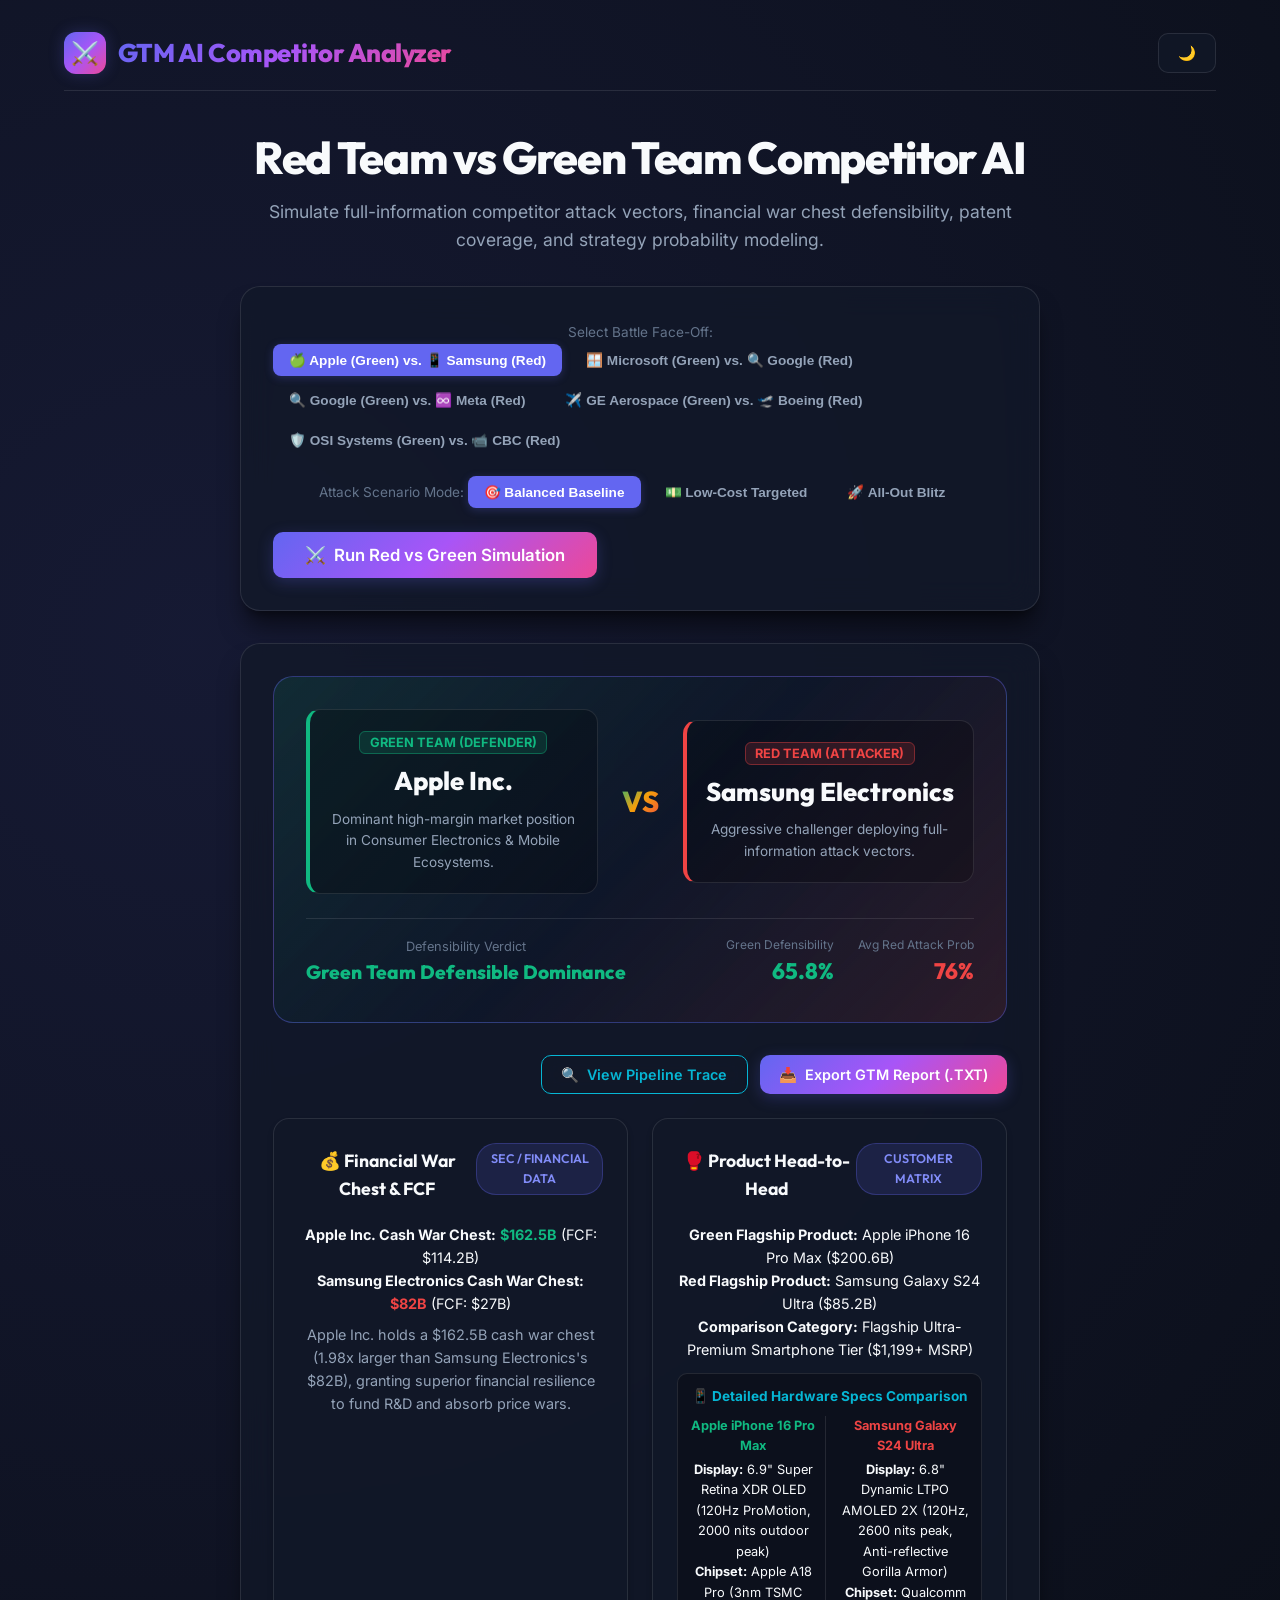
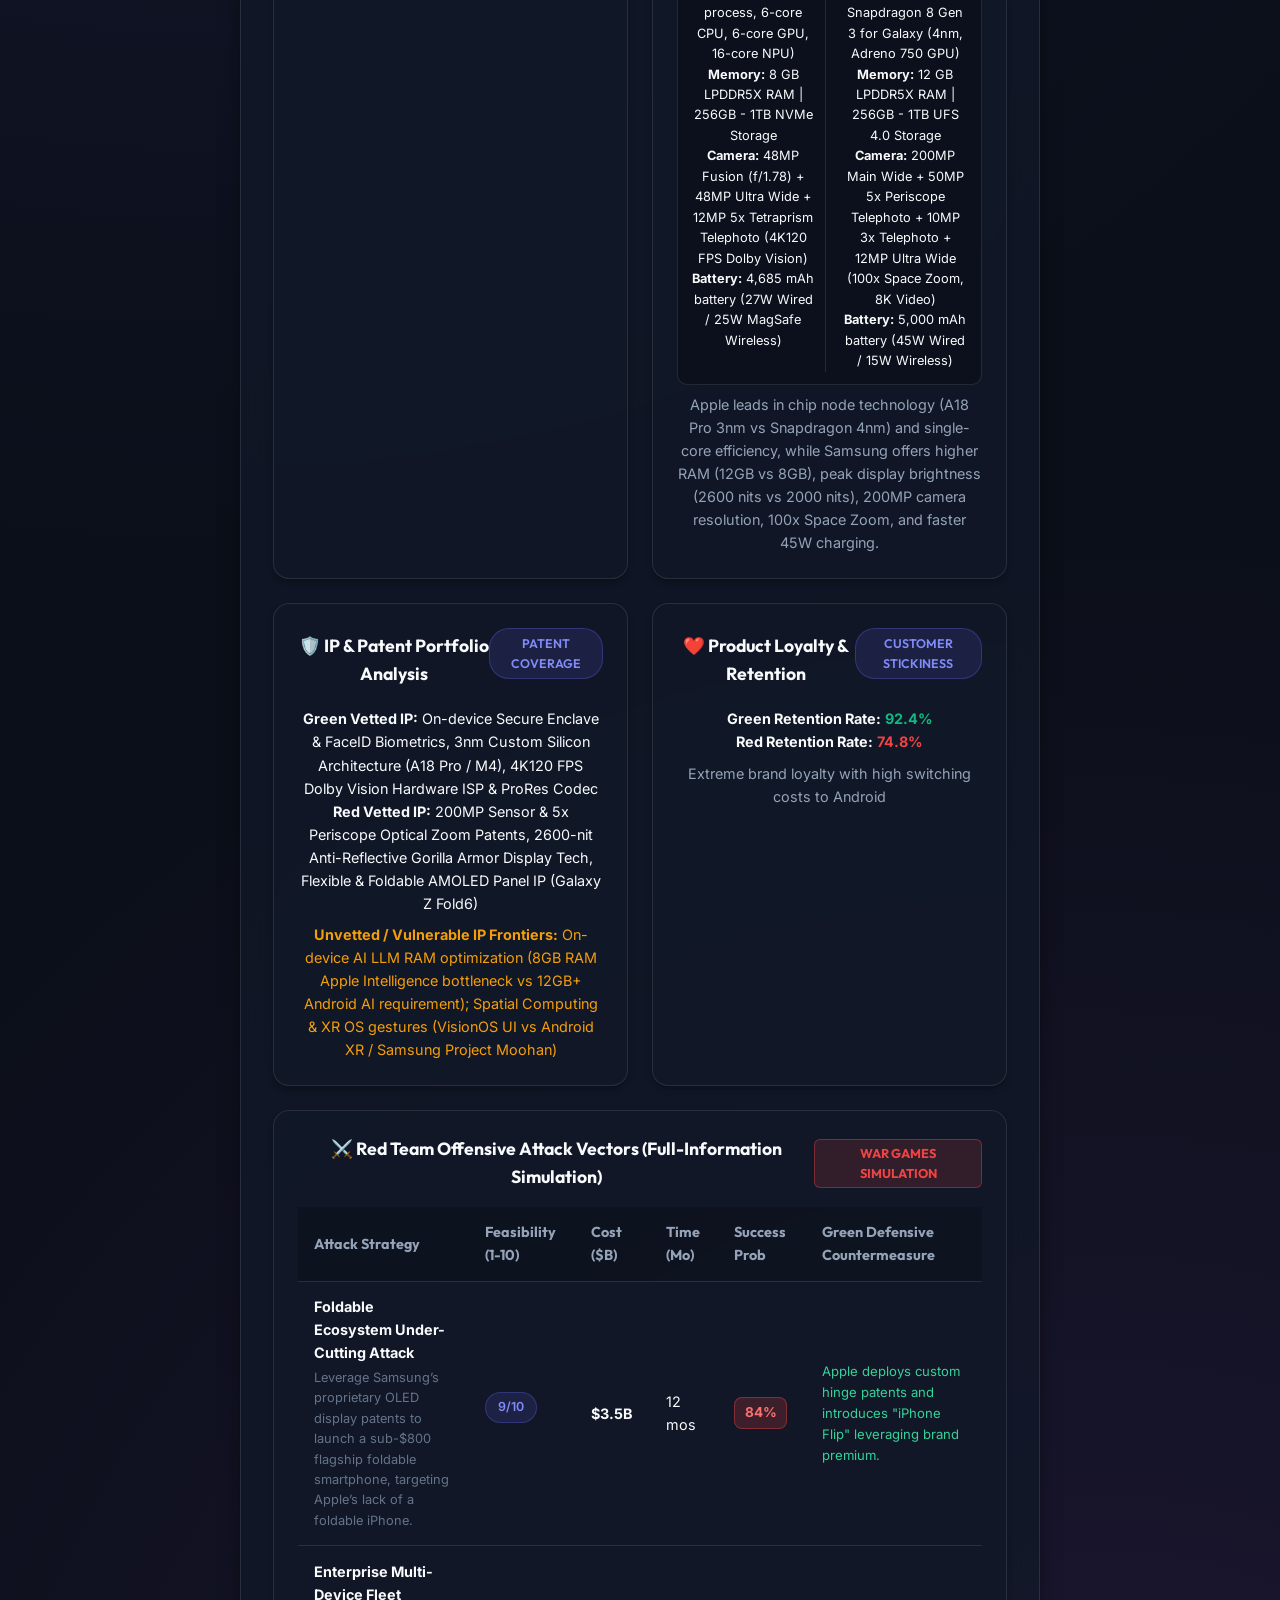
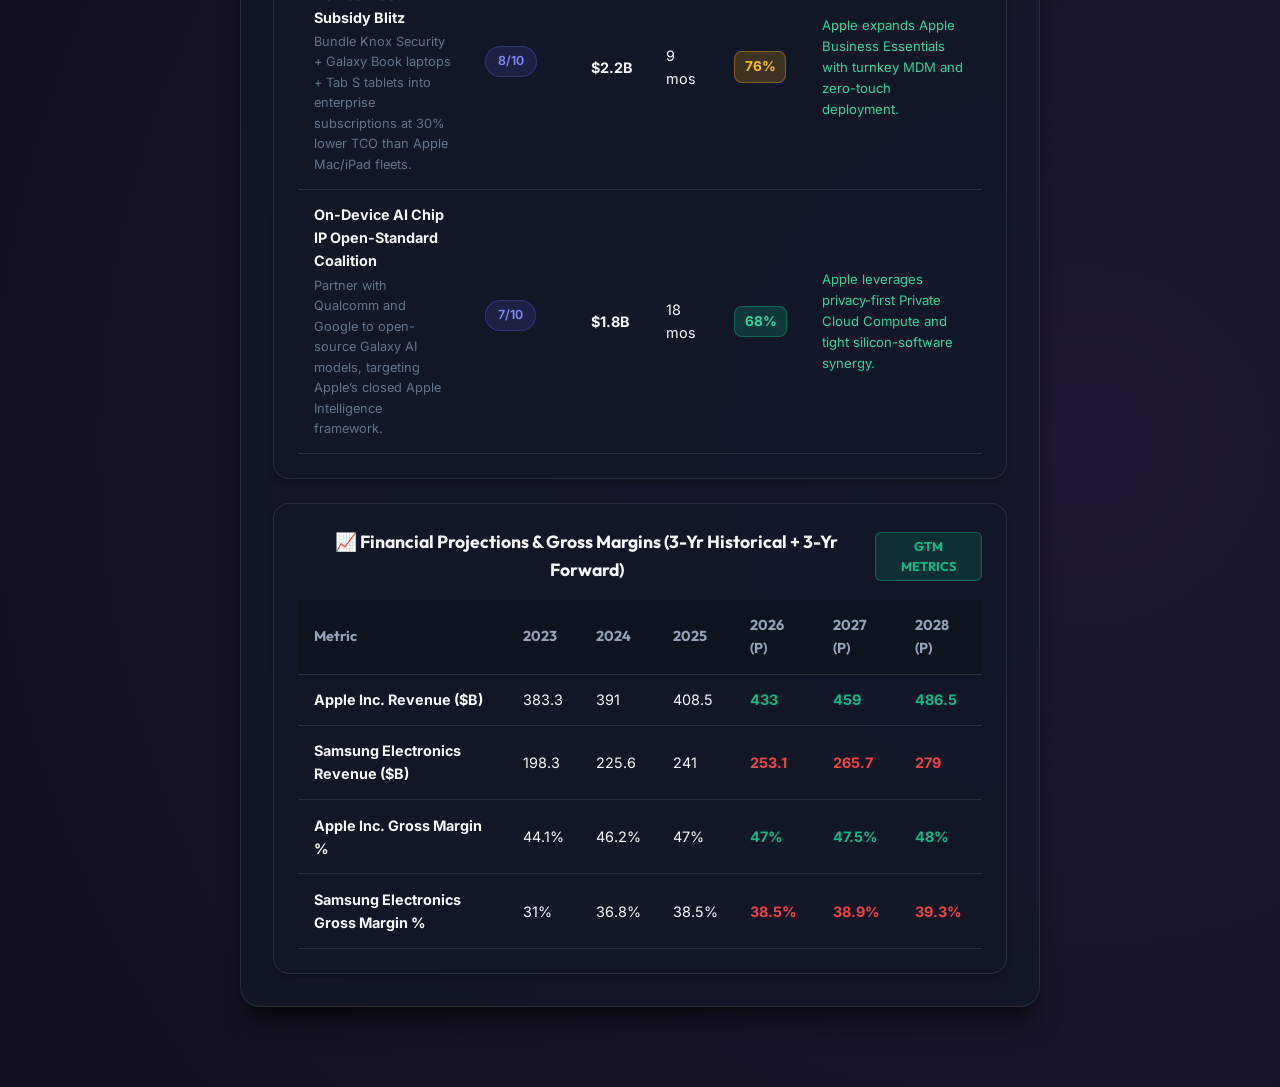
==== GTM/index.html @ 8e6f4251 "GTM first commit" ====
<!DOCTYPE html>
<html lang="en" data-theme="dark">
<head>
  <meta charset="UTF-8">
  <meta name="viewport" content="width=device-width, initial-scale=1.0">
  <title>GTM Red Team vs Green Team AI Competitor Analyzer</title>
  <meta name="description" content="Simulate full-information competitor attack vectors, financial war chest defensibility, patent coverage, and strategy probability modeling.">
  <link rel="stylesheet" href="styles.css">
</head>
<body>
  <div class="container">
    <!-- Header -->
    <header>
      <div class="logo-group">
        <div class="logo-icon">⚔️</div>
        <div class="logo-text">GTM AI Competitor Analyzer</div>
      </div>
      <div class="header-actions">
        <button id="theme-toggle-btn" class="btn" title="Toggle Theme">
          <span id="theme-icon">🌙</span>
        </button>
      </div>
    </header>

    <!-- GTM Red Team vs Green Team Pipeline Section -->
    <section id="gtm-section" style="display: block;" class="hero-section">
      <h1 class="hero-title">Red Team vs Green Team Competitor AI</h1>
      <p class="hero-subtitle">Simulate full-information competitor attack vectors, financial war chest defensibility, patent coverage, and strategy probability modeling.</p>

      <div class="glass-panel" style="margin-bottom:2rem;">
        <div style="display:flex; justify-content:space-between; align-items:center; flex-wrap:wrap; gap:1.5rem;">
          <div>
            <span class="quick-picks-label">Select Battle Face-Off:</span>
            <div id="gtm-preset-pills" style="display:inline-flex; gap:0.5rem; flex-wrap:wrap; margin-bottom:0.75rem;">
              <button class="depth-tab active" data-company="apple-vs-samsung">🍏 Apple (Green) vs. 📱 Samsung (Red)</button>
              <button class="depth-tab" data-company="microsoft-vs-google">🪟 Microsoft (Green) vs. 🔍 Google (Red)</button>
              <button class="depth-tab" data-company="google-vs-meta">🔍 Google (Green) vs. ♾️ Meta (Red)</button>
              <button class="depth-tab" data-company="ge-vs-ba">✈️ GE Aerospace (Green) vs. 🛫 Boeing (Red)</button>
              <button class="depth-tab" data-company="osis-vs-cbc">🛡️ OSI Systems (Green) vs. 📹 CBC (Red)</button>
            </div>
            
            <div style="margin-top:0.5rem;">
              <span class="quick-picks-label">Attack Scenario Mode:</span>
              <div id="gtm-scenario-pills" style="display:inline-flex; gap:0.5rem; flex-wrap:wrap;">
                <button class="depth-tab active" data-scenario="balanced">🎯 Balanced Baseline</button>
                <button class="depth-tab" data-scenario="low-cost">💵 Low-Cost Targeted</button>
                <button class="depth-tab" data-scenario="all-out">🚀 All-Out Blitz</button>
              </div>
            </div>
          </div>
          <button id="run-gtm-btn" class="btn btn-primary" style="padding: 0.8rem 2rem; font-size:1.05rem;">
            <span>⚔️</span> Run Red vs Green Simulation
          </button>
        </div>
      </div>

      <div id="gtm-results-container" class="glass-panel">
        <!-- Banner & Header -->
        <div class="gtm-banner">
          <div class="gtm-banner-grid">
            <div class="team-card green">
              <span class="green-tag">GREEN TEAM (DEFENDER)</span>
              <h2 id="gtm-green-title" style="font-family:var(--font-heading); font-size:1.6rem; font-weight:800; margin:0.4rem 0;">Apple Inc.</h2>
              <div id="gtm-green-overview" style="font-size:0.85rem; color:var(--text-secondary);">High-margin integrated hardware-software ecosystem.</div>
            </div>
            <div class="versus-badge">VS</div>
            <div class="team-card red">
              <span class="red-tag">RED TEAM (ATTACKER)</span>
              <h2 id="gtm-red-title" style="font-family:var(--font-heading); font-size:1.6rem; font-weight:800; margin:0.4rem 0;">Samsung Electronics</h2>
              <div id="gtm-red-overview" style="font-size:0.85rem; color:var(--text-secondary);">Vertically integrated display & chip hardware giant.</div>
            </div>
          </div>

          <div style="margin-top:1.5rem; padding-top:1rem; border-top:1px solid var(--border-color); display:flex; justify-content:space-between; align-items:center; flex-wrap:wrap; gap:1rem;">
            <div>
              <div style="font-size:0.8rem; color:var(--text-muted);">Defensibility Verdict</div>
              <div id="gtm-verdict-title" style="font-family:var(--font-heading); font-size:1.2rem; font-weight:800; color:#10b981;">Green Team Defensible Dominance</div>
            </div>
            <div style="display:flex; gap:0.5rem; align-items:center;">
              <div style="text-align:right;">
                <div style="font-size:0.75rem; color:var(--text-muted);">Green Defensibility</div>
                <div id="gtm-defensibility-score" style="font-family:var(--font-heading); font-size:1.4rem; font-weight:800; color:#10b981;">72.5%</div>
              </div>
              <div style="text-align:right; margin-left:1rem;">
                <div style="font-size:0.75rem; color:var(--text-muted);">Avg Red Attack Prob</div>
                <div id="gtm-attack-score" style="font-family:var(--font-heading); font-size:1.4rem; font-weight:800; color:#ef4444;">76.0%</div>
              </div>
            </div>
          </div>
        </div>

        <!-- Action Bar -->
        <div style="display:flex; justify-content:flex-end; gap:0.75rem; margin-bottom:1.5rem;">
          <button id="view-gtm-trace-btn" class="btn" style="border-color:var(--accent-secondary); color:var(--accent-secondary);"><span>🔍</span> View Pipeline Trace</button>
          <button id="export-gtm-btn" class="btn btn-primary"><span>📥</span> Export GTM Report (.TXT)</button>
        </div>

        <!-- Financial War Chest & Head to Head Grid -->
        <div class="gtm-grid-2">
          <div class="gtm-stat-card">
            <div class="gtm-stat-header">
              <span>💰 Financial War Chest & FCF</span>
              <span class="badge">SEC / Financial Data</span>
            </div>
            <div id="gtm-warchest-body" style="font-size:0.9rem; line-height:1.6;"></div>
          </div>

          <div class="gtm-stat-card">
            <div class="gtm-stat-header">
              <span>🥊 Product Head-to-Head</span>
              <span class="badge">Customer Matrix</span>
            </div>
            <div id="gtm-headtohead-body" style="font-size:0.9rem; line-height:1.6;"></div>
          </div>
        </div>

        <!-- IP Portfolio & Loyalty Cards -->
        <div class="gtm-grid-2">
          <div class="gtm-stat-card">
            <div class="gtm-stat-header">
              <span>🛡️ IP & Patent Portfolio Analysis</span>
              <span class="badge">Patent Coverage</span>
            </div>
            <div id="gtm-ip-body" style="font-size:0.9rem; line-height:1.6;"></div>
          </div>

          <div class="gtm-stat-card">
            <div class="gtm-stat-header">
              <span>❤️ Product Loyalty & Retention</span>
              <span class="badge">Customer Stickiness</span>
            </div>
            <div id="gtm-loyalty-body" style="font-size:0.9rem; line-height:1.6;"></div>
          </div>
        </div>

        <!-- Red Team Offensive Strategies & War Games Simulation Table -->
        <div class="gtm-stat-card" style="margin-bottom:1.5rem;">
          <div class="gtm-stat-header">
            <span>⚔️ Red Team Offensive Attack Vectors (Full-Information Simulation)</span>
            <span class="red-tag">WAR GAMES SIMULATION</span>
          </div>
          <div class="gtm-table-container">
            <table class="gtm-table">
              <thead>
                <tr>
                  <th>Attack Strategy</th>
                  <th>Feasibility (1-10)</th>
                  <th>Cost ($B)</th>
                  <th>Time (Mo)</th>
                  <th>Success Prob</th>
                  <th>Green Defensive Countermeasure</th>
                </tr>
              </thead>
              <tbody id="gtm-strategies-table-body"></tbody>
            </table>
          </div>
        </div>

        <!-- Financial Projections Table -->
        <div class="gtm-stat-card">
          <div class="gtm-stat-header">
            <span>📈 Financial Projections & Gross Margins (3-Yr Historical + 3-Yr Forward)</span>
            <span class="green-tag">GTM METRICS</span>
          </div>
          <div class="gtm-table-container">
            <table class="gtm-table">
              <thead>
                <tr>
                  <th>Metric</th>
                  <th id="th-hist-1">2023</th>
                  <th id="th-hist-2">2024</th>
                  <th id="th-hist-3">2025</th>
                  <th id="th-fwd-1">2026 (P)</th>
                  <th id="th-fwd-2">2027 (P)</th>
                  <th id="th-fwd-3">2028 (P)</th>
                </tr>
              </thead>
              <tbody id="gtm-projections-table-body"></tbody>
            </table>
          </div>
        </div>
      </div>
    </section>
  </div>

  <!-- Saved Library Modal Drawer -->
  <div id="modal-overlay" class="modal-overlay">
    <div class="modal-drawer">
      <div class="modal-header">
        <h3 style="font-family:var(--font-heading); font-size:1.4rem; font-weight:800;">🔖 Saved Library</h3>
        <button id="close-modal-btn" class="btn btn-sm">✖</button>
      </div>
      <div id="saved-list-container"></div>
    </div>
  </div>

  <!-- Traceability Modal Drawer -->
  <div id="trace-modal-overlay" class="modal-overlay">
    <div class="modal-drawer" style="max-width: 550px;">
      <div class="modal-header">
        <div>
          <h3 style="font-family:var(--font-heading); font-size:1.4rem; font-weight:800; color:var(--accent-secondary);">🔍 Execution Trace Log</h3>
          <p style="font-size:0.8rem; color:var(--text-muted);">Step-by-step summary generation provenance & reasoning pipeline</p>
        </div>
        <button id="close-trace-modal-btn" class="btn btn-sm">✖</button>
      </div>
      <div id="trace-confidence-header" style="margin-bottom:1rem; background:rgba(99,102,241,0.1); border:1px solid var(--border-color-glow); padding:0.75rem 1rem; border-radius:12px; display:flex; justify-content:space-between; align-items:center;">
        <span style="font-weight:700; font-size:0.9rem;">Trace Confidence Metric</span>
        <span id="trace-confidence-score" class="badge" style="margin:0;">100%</span>
      </div>
      <div id="trace-timeline-container" class="trace-timeline"></div>
    </div>
  </div>

  <!-- Toast Notification -->
  <div id="toast" class="toast">Saved to library!</div>

  <script type="module" src="app.js"></script>
</body>
</html>
---- GTM/styles.css ----
/* modern aesthetic styles for Story Summarizer with Traceability */
@import url('https://fonts.googleapis.com/css2?family=Inter:wght@300;400;500;600;700&family=Outfit:wght@400;500;600;700;800&family=Fira+Code:wght@400;500&display=swap');

:root {
  --font-heading: 'Outfit', sans-serif;
  --font-body: 'Inter', sans-serif;
  --font-code: 'Fira Code', monospace;

  /* Dark theme palette */
  --bg-main: #0b0f19;
  --bg-card: rgba(18, 24, 40, 0.75);
  --bg-card-hover: rgba(26, 34, 56, 0.85);
  --bg-input: rgba(15, 23, 42, 0.8);
  --border-color: rgba(255, 255, 255, 0.1);
  --border-color-glow: rgba(99, 102, 241, 0.4);

  --text-primary: #f8fafc;
  --text-secondary: #94a3b8;
  --text-muted: #64748b;

  --accent-primary: #6366f1;
  --accent-primary-hover: #4f46e5;
  --accent-secondary: #06b6d4;
  --accent-gradient: linear-gradient(135deg, #6366f1 0%, #a855f7 50%, #ec4899 100%);
  --accent-glow: rgba(99, 102, 241, 0.25);

  --badge-bg: rgba(99, 102, 241, 0.15);
  --badge-border: rgba(99, 102, 241, 0.3);
  --badge-text: #818cf8;

  --shadow-sm: 0 4px 6px -1px rgba(0, 0, 0, 0.3);
  --shadow-lg: 0 20px 25px -5px rgba(0, 0, 0, 0.5), 0 8px 10px -6px rgba(0, 0, 0, 0.4);
}

[data-theme="light"] {
  --bg-main: #f8fafc;
  --bg-card: rgba(255, 255, 255, 0.85);
  --bg-card-hover: rgba(255, 255, 255, 0.95);
  --bg-input: #ffffff;
  --border-color: rgba(0, 0, 0, 0.1);
  --border-color-glow: rgba(99, 102, 241, 0.5);

  --text-primary: #0f172a;
  --text-secondary: #475569;
  --text-muted: #64748b;

  --badge-bg: rgba(99, 102, 241, 0.1);
  --badge-border: rgba(99, 102, 241, 0.25);
  --badge-text: #4f46e5;

  --shadow-sm: 0 4px 6px -1px rgba(0, 0, 0, 0.05);
  --shadow-lg: 0 20px 25px -5px rgba(0, 0, 0, 0.1);
}

* {
  box-sizing: border-box;
  margin: 0;
  padding: 0;
}

body {
  font-family: var(--font-body);
  background-color: var(--bg-main);
  color: var(--text-primary);
  min-height: 100vh;
  line-height: 1.6;
  overflow-x: hidden;
  transition: background-color 0.3s ease, color 0.3s ease;
  background-image: 
    radial-gradient(circle at 15% 15%, rgba(99, 102, 241, 0.12) 0%, transparent 40%),
    radial-gradient(circle at 85% 85%, rgba(168, 85, 247, 0.12) 0%, transparent 40%);
}

.container {
  max-width: 1200px;
  margin: 0 auto;
  padding: 2rem 1.5rem;
}

/* Header & Nav */
header {
  display: flex;
  justify-content: space-between;
  align-items: center;
  margin-bottom: 2.5rem;
  padding-bottom: 1rem;
  border-bottom: 1px solid var(--border-color);
}

.logo-group {
  display: flex;
  align-items: center;
  gap: 0.75rem;
}

.logo-icon {
  width: 42px;
  height: 42px;
  border-radius: 12px;
  background: var(--accent-gradient);
  display: flex;
  align-items: center;
  justify-content: center;
  font-size: 1.4rem;
  box-shadow: 0 0 15px var(--accent-glow);
}

.logo-text {
  font-family: var(--font-heading);
  font-size: 1.6rem;
  font-weight: 800;
  background: var(--accent-gradient);
  -webkit-background-clip: text;
  -webkit-text-fill-color: transparent;
  letter-spacing: -0.02em;
}

.header-actions {
  display: flex;
  align-items: center;
  gap: 1rem;
}

/* Glass Buttons */
.btn {
  font-family: var(--font-body);
  font-weight: 600;
  font-size: 0.9rem;
  padding: 0.6rem 1.2rem;
  border-radius: 10px;
  border: 1px solid var(--border-color);
  background: var(--bg-card);
  color: var(--text-primary);
  cursor: pointer;
  display: inline-flex;
  align-items: center;
  gap: 0.5rem;
  transition: all 0.2s ease;
  backdrop-filter: blur(10px);
}

.btn:hover {
  background: var(--bg-card-hover);
  border-color: var(--border-color-glow);
  transform: translateY(-2px);
}

.btn-primary {
  background: var(--accent-gradient);
  border: none;
  color: #ffffff;
  box-shadow: 0 4px 15px var(--accent-glow);
}

.btn-primary:hover {
  opacity: 0.95;
  box-shadow: 0 6px 20px rgba(99, 102, 241, 0.4);
}

.btn-sm {
  padding: 0.4rem 0.8rem;
  font-size: 0.8rem;
}

/* Hero & Search Form */
.hero-section {
  text-align: center;
  max-width: 800px;
  margin: 0 auto 3rem auto;
}

.hero-title {
  font-family: var(--font-heading);
  font-size: 2.8rem;
  font-weight: 800;
  line-height: 1.2;
  margin-bottom: 0.8rem;
  letter-spacing: -0.03em;
}

.hero-subtitle {
  color: var(--text-secondary);
  font-size: 1.1rem;
  margin-bottom: 2rem;
}

/* Glass Card */
.glass-panel {
  background: var(--bg-card);
  backdrop-filter: blur(16px);
  -webkit-backdrop-filter: blur(16px);
  border: 1px solid var(--border-color);
  border-radius: 20px;
  padding: 2rem;
  box-shadow: var(--shadow-lg);
  transition: border-color 0.3s ease;
}

.glass-panel:hover {
  border-color: rgba(255, 255, 255, 0.18);
}

.search-grid {
  display: grid;
  grid-template-columns: 1fr 1fr;
  gap: 1.2rem;
  margin-bottom: 1.5rem;
}

@media (max-width: 640px) {
  .search-grid {
    grid-template-columns: 1fr;
  }
  .hero-title {
    font-size: 2rem;
  }
}

.input-group {
  display: flex;
  flex-direction: column;
  gap: 0.4rem;
  text-align: left;
}

.input-label {
  font-size: 0.85rem;
  font-weight: 600;
  color: var(--text-secondary);
  text-transform: uppercase;
  letter-spacing: 0.05em;
}

.input-field {
  width: 100%;
  padding: 0.8rem 1rem;
  border-radius: 12px;
  border: 1px solid var(--border-color);
  background: var(--bg-input);
  color: var(--text-primary);
  font-family: var(--font-body);
  font-size: 0.95rem;
  outline: none;
  transition: all 0.2s ease;
}

.input-field:focus {
  border-color: var(--accent-primary);
  box-shadow: 0 0 0 3px var(--accent-glow);
}

/* Quick Select Pills */
.quick-picks {
  display: flex;
  align-items: center;
  gap: 0.5rem;
  flex-wrap: wrap;
  margin-top: 1rem;
  justify-content: center;
}

.quick-picks-label {
  font-size: 0.85rem;
  color: var(--text-muted);
}

.chip-btn {
  background: rgba(255, 255, 255, 0.05);
  border: 1px solid var(--border-color);
  border-radius: 20px;
  padding: 0.35rem 0.85rem;
  font-size: 0.8rem;
  color: var(--text-secondary);
  cursor: pointer;
  transition: all 0.2s ease;
}

.chip-btn:hover {
  background: var(--badge-bg);
  color: var(--badge-text);
  border-color: var(--badge-border);
}

/* Controls Bar */
.depth-selector {
  display: flex;
  align-items: center;
  justify-content: center;
  gap: 0.5rem;
  background: var(--bg-input);
  padding: 0.3rem;
  border-radius: 12px;
  border: 1px solid var(--border-color);
  width: fit-content;
  margin: 1rem auto 0 auto;
}

.depth-tab {
  padding: 0.5rem 1rem;
  border-radius: 8px;
  font-size: 0.85rem;
  font-weight: 600;
  color: var(--text-secondary);
  cursor: pointer;
  border: none;
  background: transparent;
  transition: all 0.2s ease;
}

.depth-tab.active {
  background: var(--accent-primary);
  color: #ffffff;
  box-shadow: 0 2px 8px var(--accent-glow);
}

/* Results Display Area */
.summary-container {
  display: flex;
  flex-direction: column;
  gap: 2rem;
}

.story-header-card {
  display: flex;
  justify-content: space-between;
  align-items: flex-start;
  gap: 1.5rem;
  flex-wrap: wrap;
}

.story-meta {
  flex: 1;
}

.badge {
  display: inline-flex;
  align-items: center;
  gap: 0.4rem;
  padding: 0.3rem 0.75rem;
  border-radius: 20px;
  background: var(--badge-bg);
  border: 1px solid var(--badge-border);
  color: var(--badge-text);
  font-size: 0.78rem;
  font-weight: 600;
  text-transform: uppercase;
  margin-bottom: 0.75rem;
}

.story-title {
  font-family: var(--font-heading);
  font-size: 2.2rem;
  font-weight: 800;
  margin-bottom: 0.25rem;
  line-height: 1.2;
}

.story-author {
  font-size: 1.1rem;
  color: var(--accent-secondary);
  font-weight: 600;
  margin-bottom: 1rem;
}

.story-logline {
  font-size: 1.05rem;
  color: var(--text-secondary);
  font-style: italic;
  line-height: 1.5;
  border-left: 3px solid var(--accent-primary);
  padding-left: 1rem;
}

.story-stats {
  display: flex;
  gap: 1rem;
  flex-wrap: wrap;
}

.stat-box {
  background: rgba(255, 255, 255, 0.03);
  border: 1px solid var(--border-color);
  padding: 0.75rem 1.2rem;
  border-radius: 12px;
  text-align: center;
}

.stat-value {
  font-family: var(--font-heading);
  font-size: 1.3rem;
  font-weight: 700;
  color: var(--accent-secondary);
}

.stat-label {
  font-size: 0.75rem;
  color: var(--text-muted);
  text-transform: uppercase;
}

/* Audio Player Bar */
.audio-player-bar {
  display: flex;
  align-items: center;
  justify-content: space-between;
  background: rgba(99, 102, 241, 0.08);
  border: 1px solid var(--border-color-glow);
  padding: 0.8rem 1.5rem;
  border-radius: 14px;
  gap: 1rem;
  flex-wrap: wrap;
}

.audio-controls {
  display: flex;
  align-items: center;
  gap: 0.75rem;
}

/* Grid layout for detailed sections */
.content-grid {
  display: grid;
  grid-template-columns: 2fr 1fr;
  gap: 1.5rem;
}

@media (max-width: 900px) {
  .content-grid {
    grid-template-columns: 1fr;
  }
}

.section-title {
  font-family: var(--font-heading);
  font-size: 1.3rem;
  font-weight: 700;
  margin-bottom: 1rem;
  display: flex;
  align-items: center;
  gap: 0.5rem;
}

.summary-text {
  font-size: 1rem;
  color: var(--text-primary);
  line-height: 1.8;
  white-space: pre-line;
}

/* Feature Cards */
.theme-card, .character-card, .quote-card {
  background: rgba(255, 255, 255, 0.02);
  border: 1px solid var(--border-color);
  border-radius: 12px;
  padding: 1rem;
  margin-bottom: 0.8rem;
  transition: all 0.2s ease;
}

.theme-card:hover, .character-card:hover, .quote-card:hover {
  background: rgba(255, 255, 255, 0.05);
  border-color: var(--border-color-glow);
}

.theme-name {
  font-weight: 700;
  color: var(--accent-secondary);
  font-size: 0.95rem;
  margin-bottom: 0.3rem;
}

.theme-desc {
  font-size: 0.85rem;
  color: var(--text-secondary);
}

.character-name {
  font-weight: 700;
  font-size: 0.95rem;
}

.character-role {
  font-size: 0.75rem;
  color: var(--accent-primary);
  font-weight: 600;
  margin-bottom: 0.3rem;
}

.quote-text {
  font-style: italic;
  color: var(--text-primary);
  font-size: 0.95rem;
  margin-bottom: 0.4rem;
}

.quote-context {
  font-size: 0.75rem;
  color: var(--text-muted);
}

/* Modal Drawer for Saved Summaries & Traceability */
.modal-overlay {
  position: fixed;
  top: 0;
  left: 0;
  right: 0;
  bottom: 0;
  background: rgba(0, 0, 0, 0.7);
  backdrop-filter: blur(8px);
  z-index: 100;
  display: flex;
  justify-content: flex-end;
  opacity: 0;
  pointer-events: none;
  transition: opacity 0.3s ease;
}

.modal-overlay.active {
  opacity: 1;
  pointer-events: auto;
}

.modal-drawer {
  width: 100%;
  max-width: 500px;
  background: var(--bg-main);
  height: 100%;
  padding: 2rem;
  overflow-y: auto;
  border-left: 1px solid var(--border-color);
  box-shadow: -10px 0 30px rgba(0, 0, 0, 0.5);
  display: flex;
  flex-direction: column;
}

.modal-header {
  display: flex;
  justify-content: space-between;
  align-items: center;
  margin-bottom: 1.5rem;
  padding-bottom: 1rem;
  border-bottom: 1px solid var(--border-color);
}

.saved-item {
  background: var(--bg-card);
  border: 1px solid var(--border-color);
  border-radius: 12px;
  padding: 1rem;
  margin-bottom: 1rem;
  cursor: pointer;
  transition: all 0.2s ease;
}

.saved-item:hover {
  border-color: var(--accent-primary);
  transform: translateX(-3px);
}

/* Traceability Timeline UI */
.trace-timeline {
  display: flex;
  flex-direction: column;
  gap: 1.2rem;
  margin-top: 1rem;
}

.trace-step {
  position: relative;
  padding-left: 1.8rem;
  border-left: 2px solid var(--border-color-glow);
}

.trace-step::before {
  content: attr(data-step);
  position: absolute;
  left: -0.85rem;
  top: 0;
  width: 1.6rem;
  height: 1.6rem;
  border-radius: 50%;
  background: var(--accent-primary);
  color: white;
  font-size: 0.75rem;
  font-weight: 700;
  display: flex;
  align-items: center;
  justify-content: center;
  box-shadow: 0 0 8px var(--accent-glow);
}

.trace-step-name {
  font-family: var(--font-heading);
  font-size: 1rem;
  font-weight: 700;
  color: var(--accent-secondary);
  margin-bottom: 0.2rem;
}

.trace-step-detail {
  font-family: var(--font-code);
  font-size: 0.82rem;
  color: var(--text-secondary);
  background: rgba(0, 0, 0, 0.3);
  padding: 0.6rem 0.8rem;
  border-radius: 8px;
  border: 1px solid var(--border-color);
}

/* Toast alert */
.toast {
  position: fixed;
  bottom: 2rem;
  right: 2rem;
  background: var(--accent-gradient);
  color: white;
  padding: 0.8rem 1.5rem;
  border-radius: 12px;
  font-weight: 600;
  box-shadow: 0 10px 25px rgba(0,0,0,0.4);
  z-index: 200;
  transform: translateY(100px);
  opacity: 0;
  transition: all 0.3s ease;
}

.toast.show {
  transform: translateY(0);
  opacity: 1;
}

/* ==========================================================================
   Red Team vs. Green Team AI Competitor Analyzer & GTM Pipeline Styles
   ========================================================================== */

/* Mode Switcher Tabs */
.mode-nav {
  display: flex;
  gap: 0.5rem;
  background: var(--bg-input);
  padding: 0.35rem;
  border-radius: 12px;
  border: 1px solid var(--border-color);
}

.mode-btn {
  padding: 0.5rem 1.1rem;
  border-radius: 8px;
  border: none;
  background: transparent;
  color: var(--text-secondary);
  font-family: var(--font-heading);
  font-weight: 600;
  font-size: 0.9rem;
  cursor: pointer;
  transition: all 0.2s ease;
}

.mode-btn.active {
  background: var(--accent-primary);
  color: white;
  box-shadow: 0 4px 12px var(--accent-glow);
}

/* Red vs Green Theme Color Tokens */
.green-tag {
  background: rgba(16, 185, 129, 0.15);
  border: 1px solid rgba(16, 185, 129, 0.4);
  color: #10b981;
  font-weight: 700;
  padding: 0.2rem 0.6rem;
  border-radius: 6px;
  font-size: 0.8rem;
}

.red-tag {
  background: rgba(239, 68, 68, 0.15);
  border: 1px solid rgba(239, 68, 68, 0.4);
  color: #ef4444;
  font-weight: 700;
  padding: 0.2rem 0.6rem;
  border-radius: 6px;
  font-size: 0.8rem;
}

/* GTM Header Banner */
.gtm-banner {
  background: linear-gradient(135deg, rgba(16, 185, 129, 0.12) 0%, rgba(15, 23, 42, 0.8) 50%, rgba(239, 68, 68, 0.12) 100%);
  border: 1px solid var(--border-color-glow);
  border-radius: 20px;
  padding: 2rem;
  margin-bottom: 2rem;
  position: relative;
  overflow: hidden;
}

.gtm-banner-grid {
  display: grid;
  grid-template-columns: 1fr auto 1fr;
  gap: 1.5rem;
  align-items: center;
}

.team-card {
  padding: 1.2rem;
  border-radius: 14px;
  background: rgba(0, 0, 0, 0.25);
  border: 1px solid var(--border-color);
}

.team-card.green {
  border-left: 4px solid #10b981;
}

.team-card.red {
  border-left: 4px solid #ef4444;
}

.versus-badge {
  font-family: var(--font-heading);
  font-weight: 800;
  font-size: 1.8rem;
  background: linear-gradient(135deg, #10b981, #f59e0b, #ef4444);
  -webkit-background-clip: text;
  -webkit-text-fill-color: transparent;
  text-align: center;
}

/* Financial War Chest & Grid Cards */
.gtm-grid-2 {
  display: grid;
  grid-template-columns: repeat(auto-fit, minmax(320px, 1fr));
  gap: 1.5rem;
  margin-bottom: 1.5rem;
}

.gtm-stat-card {
  background: var(--bg-card);
  border-radius: 16px;
  padding: 1.5rem;
  border: 1px solid var(--border-color);
  box-shadow: var(--shadow-sm);
}

.gtm-stat-header {
  font-family: var(--font-heading);
  font-size: 1.1rem;
  font-weight: 700;
  margin-bottom: 1rem;
  display: flex;
  justify-content: space-between;
  align-items: center;
}

/* Red Team Strategy Table */
.gtm-table-container {
  overflow-x: auto;
  margin-top: 1rem;
}

.gtm-table {
  width: 100%;
  border-collapse: collapse;
  text-align: left;
  font-size: 0.9rem;
}

.gtm-table th, .gtm-table td {
  padding: 0.85rem 1rem;
  border-bottom: 1px solid var(--border-color);
}

.gtm-table th {
  font-family: var(--font-heading);
  font-weight: 700;
  color: var(--text-secondary);
  background: rgba(0, 0, 0, 0.2);
}

.gtm-table tbody tr:hover {
  background: rgba(255, 255, 255, 0.03);
}

.prob-badge {
  display: inline-block;
  padding: 0.25rem 0.6rem;
  border-radius: 8px;
  font-weight: 700;
  font-size: 0.85rem;
}

.prob-badge.high {
  background: rgba(239, 68, 68, 0.2);
  color: #f87171;
  border: 1px solid rgba(239, 68, 68, 0.4);
}

.prob-badge.med {
  background: rgba(245, 158, 11, 0.2);
  color: #fbbf24;
  border: 1px solid rgba(245, 158, 11, 0.4);
}

.prob-badge.low {
  background: rgba(16, 185, 129, 0.2);
  color: #34d399;
  border: 1px solid rgba(16, 185, 129, 0.4);
}
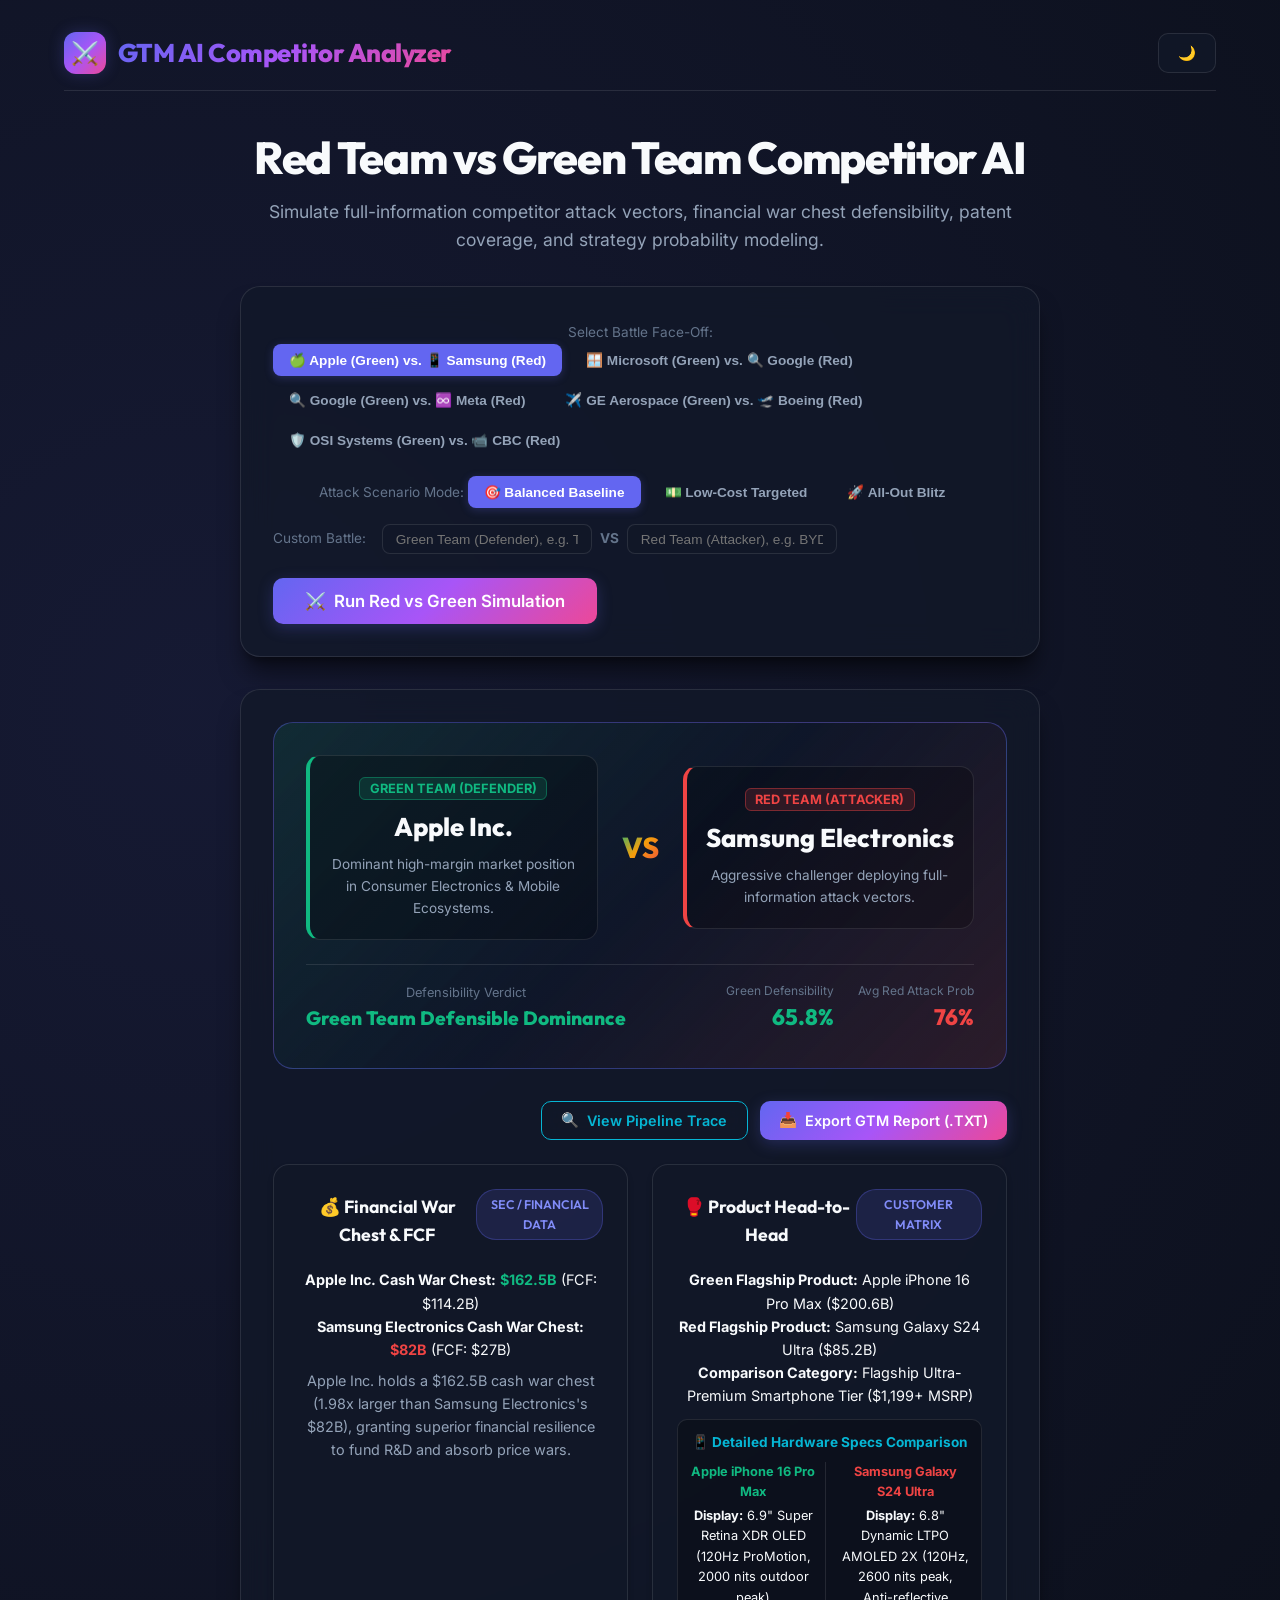
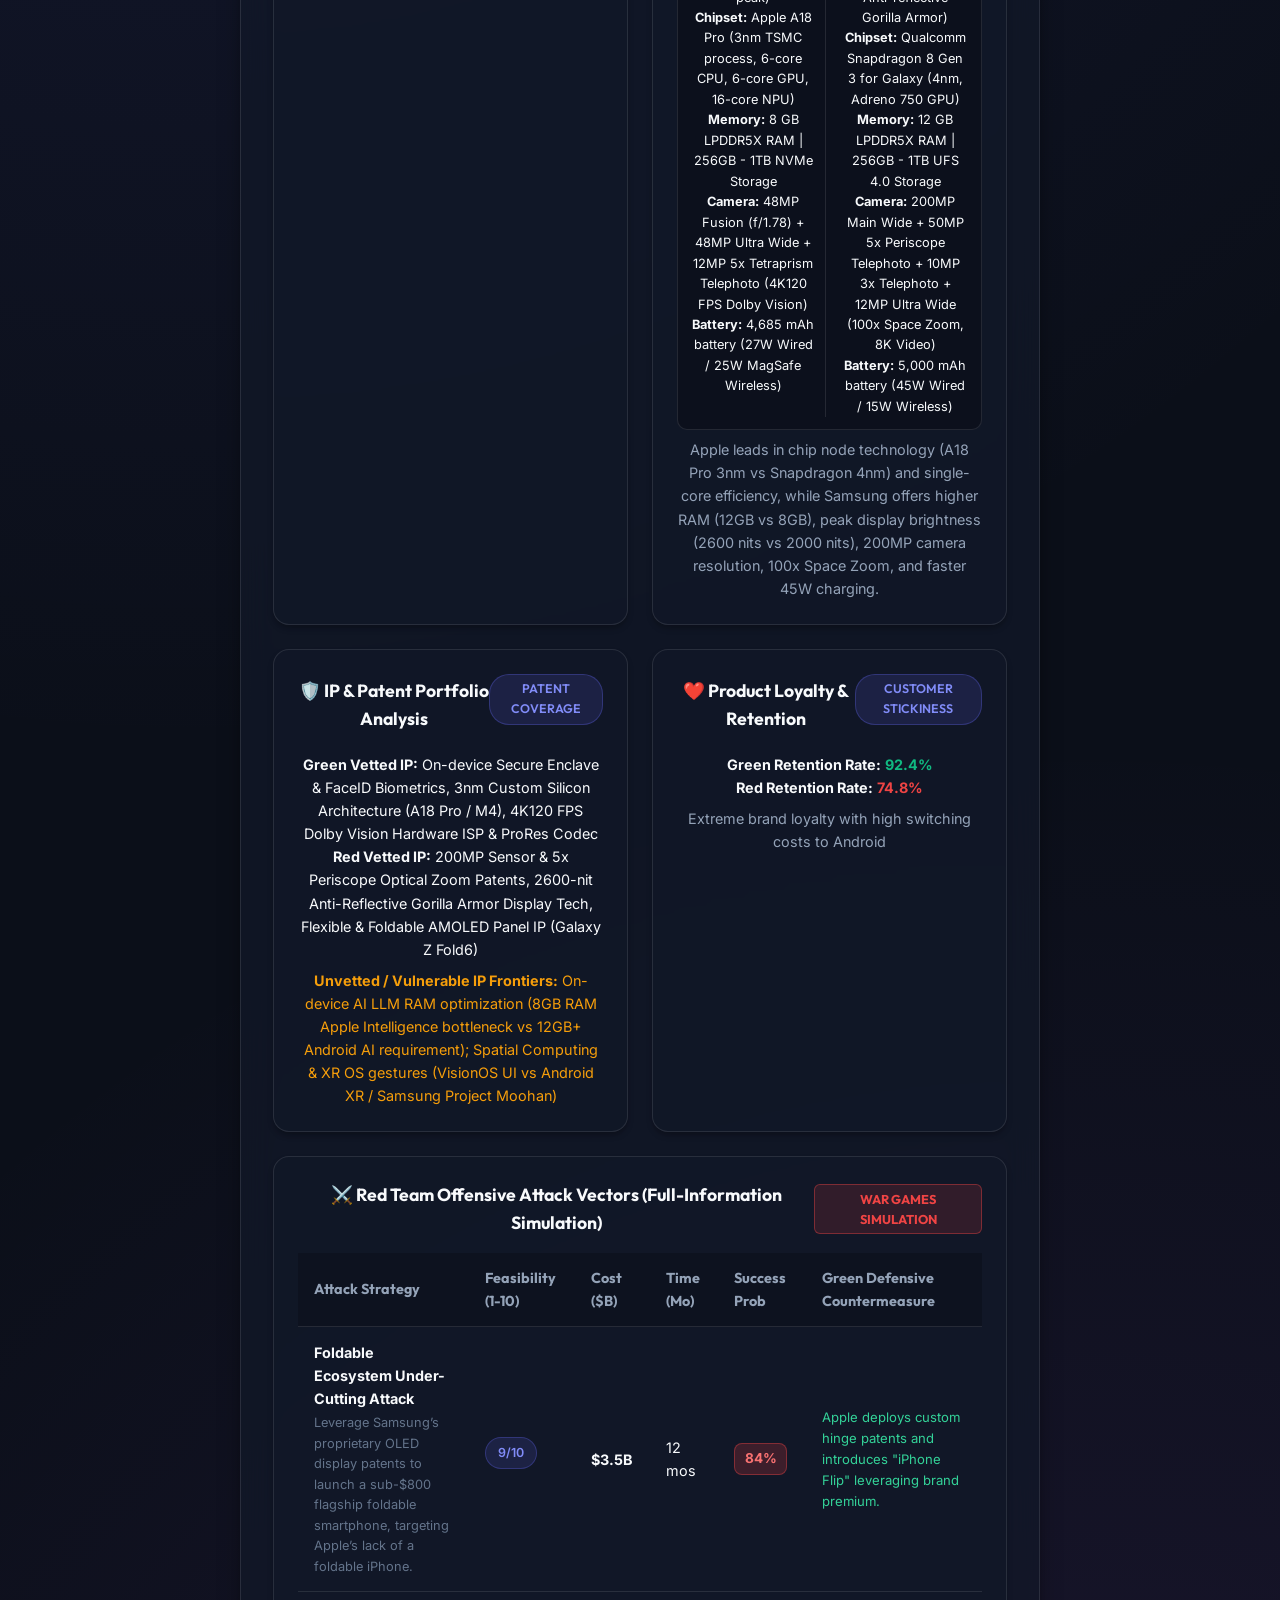
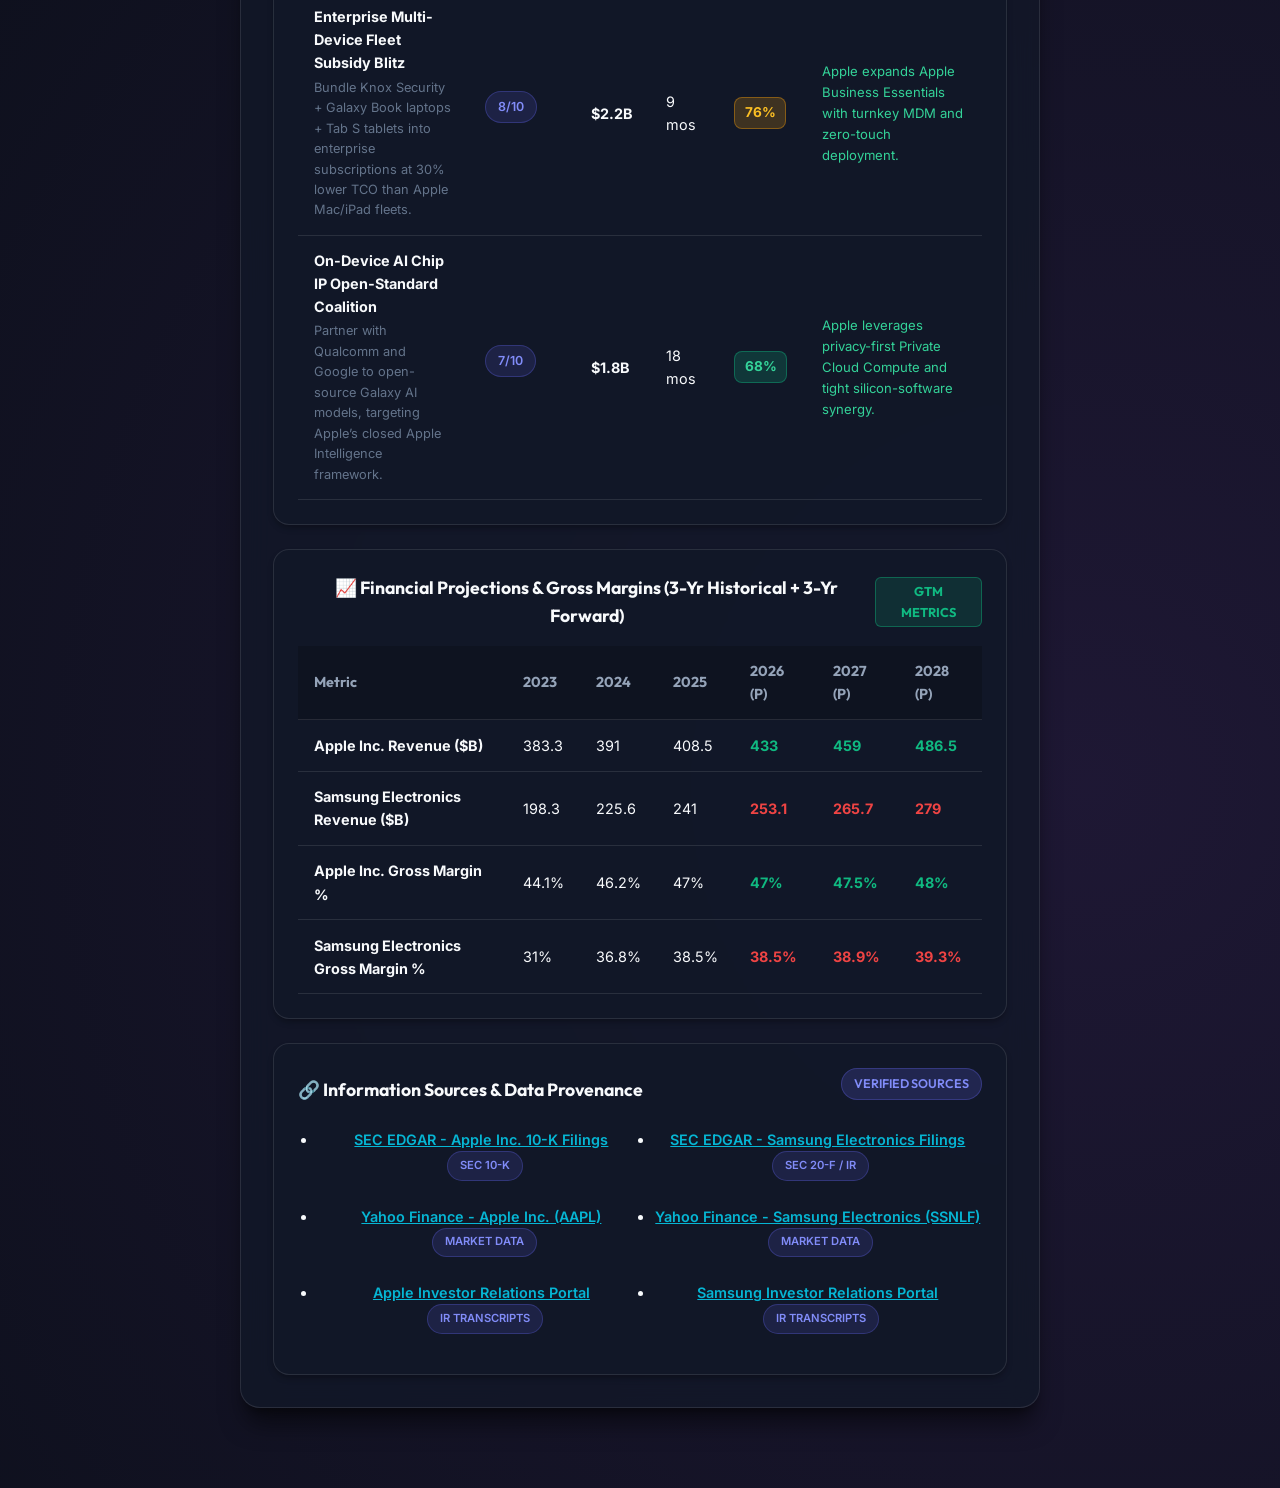
==== commit 8e03bffe: "Updated GTM spec" ====
--- a/GTM/index.html
+++ b/GTM/index.html
@@ -47,6 +47,16 @@
                 <button class="depth-tab" data-scenario="all-out">🚀 All-Out Blitz</button>
               </div>
             </div>
+
+            <!-- Custom Company Input Fields -->
+            <div style="margin-top:1rem; display:flex; gap:1rem; flex-wrap:wrap; align-items:center;">
+              <span class="quick-picks-label">Custom Battle:</span>
+              <div style="display:flex; gap:0.5rem; flex-wrap:wrap; align-items:center;">
+                <input type="text" id="custom-green-input" placeholder="Green Team (Defender), e.g. Tesla" style="background:var(--bg-card); border:1px solid var(--border-color); color:var(--text-primary); padding:0.4rem 0.8rem; border-radius:8px; font-size:0.85rem; width:210px;" />
+                <span style="font-weight:bold; color:var(--text-muted); font-size:0.85rem;">VS</span>
+                <input type="text" id="custom-red-input" placeholder="Red Team (Attacker), e.g. BYD" style="background:var(--bg-card); border:1px solid var(--border-color); color:var(--text-primary); padding:0.4rem 0.8rem; border-radius:8px; font-size:0.85rem; width:210px;" />
+              </div>
+            </div>
           </div>
           <button id="run-gtm-btn" class="btn btn-primary" style="padding: 0.8rem 2rem; font-size:1.05rem;">
             <span>⚔️</span> Run Red vs Green Simulation
@@ -157,7 +167,7 @@
         </div>
 
         <!-- Financial Projections Table -->
-        <div class="gtm-stat-card">
+        <div class="gtm-stat-card" style="margin-bottom:1.5rem;">
           <div class="gtm-stat-header">
             <span>📈 Financial Projections & Gross Margins (3-Yr Historical + 3-Yr Forward)</span>
             <span class="green-tag">GTM METRICS</span>
@@ -179,6 +189,15 @@
             </table>
           </div>
         </div>
+
+        <!-- Information Sources & Data Provenance Card -->
+        <div class="gtm-stat-card">
+          <div class="gtm-stat-header">
+            <span>🔗 Information Sources & Data Provenance</span>
+            <span class="badge" style="background:rgba(99,102,241,0.2); color:#818cf8;">VERIFIED SOURCES</span>
+          </div>
+          <div id="gtm-sources-body" style="font-size:0.9rem; line-height:1.6;"></div>
+        </div>
       </div>
     </section>
   </div>
